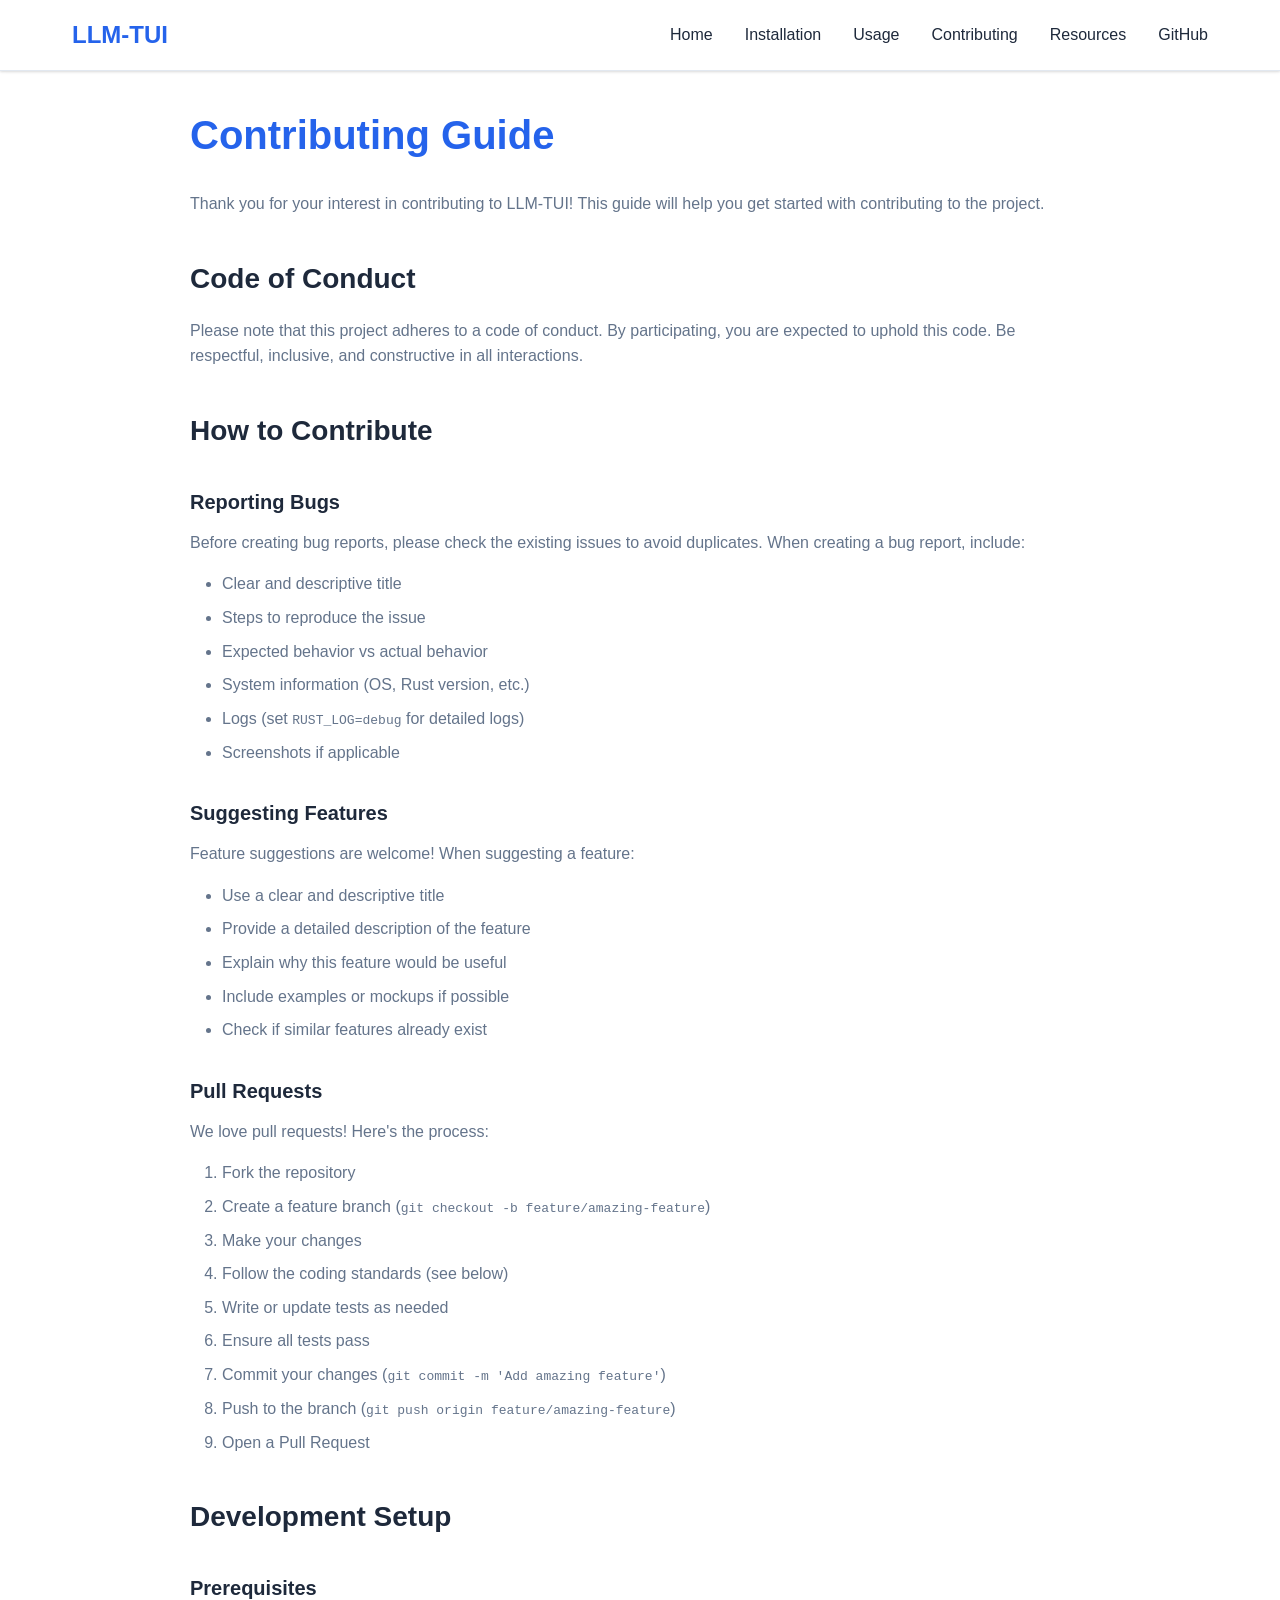
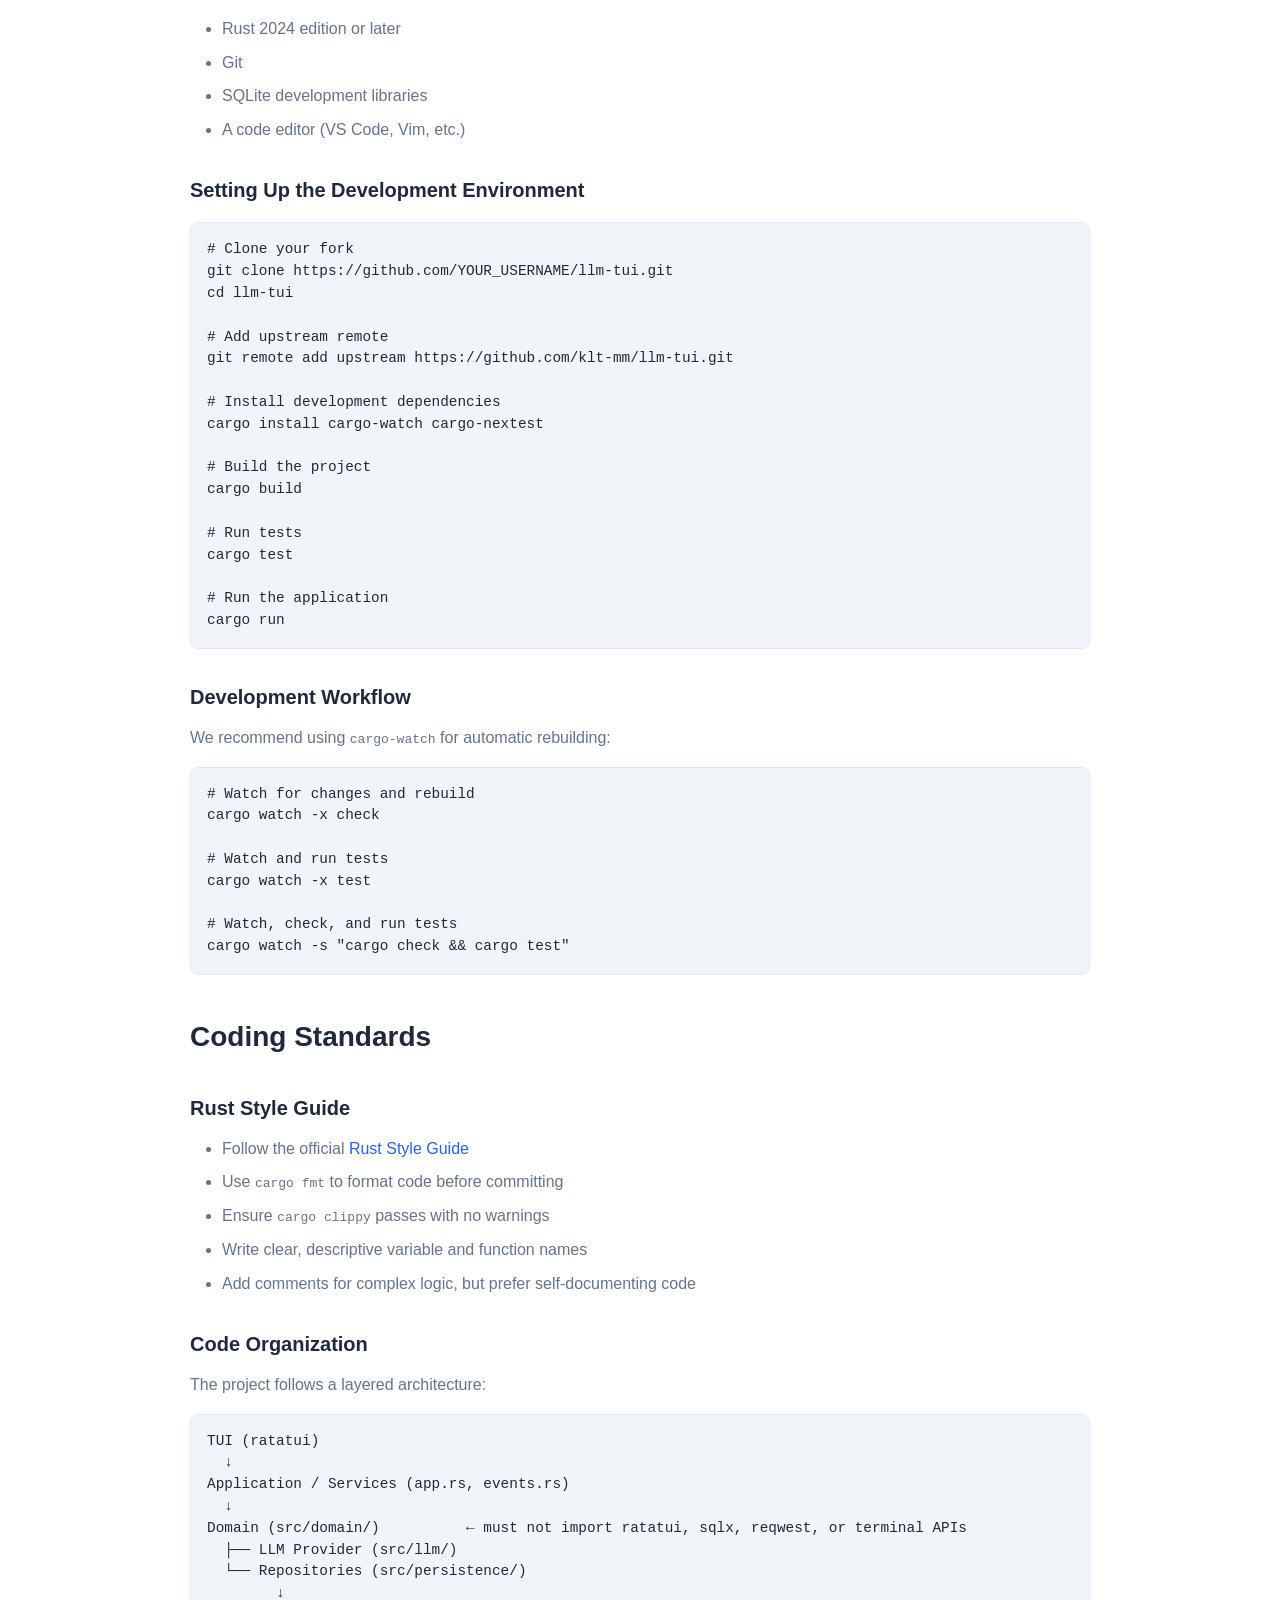
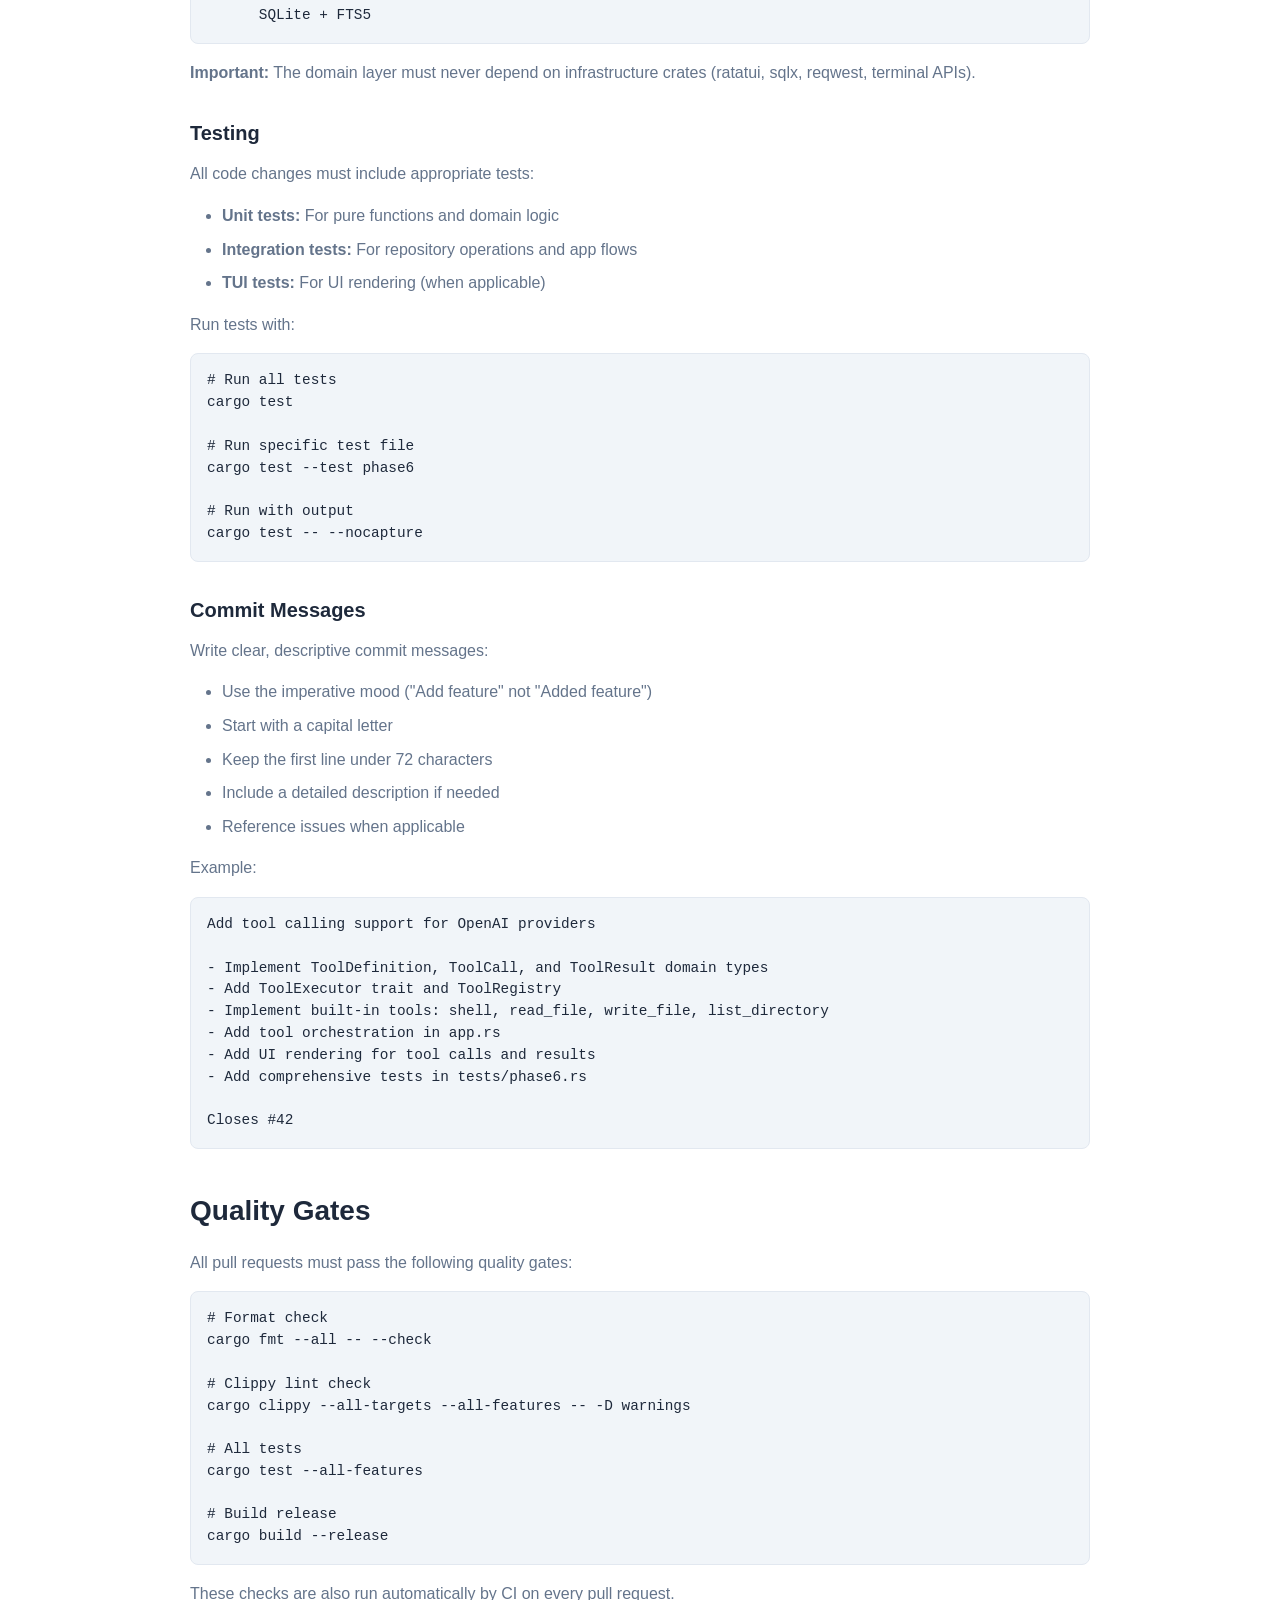
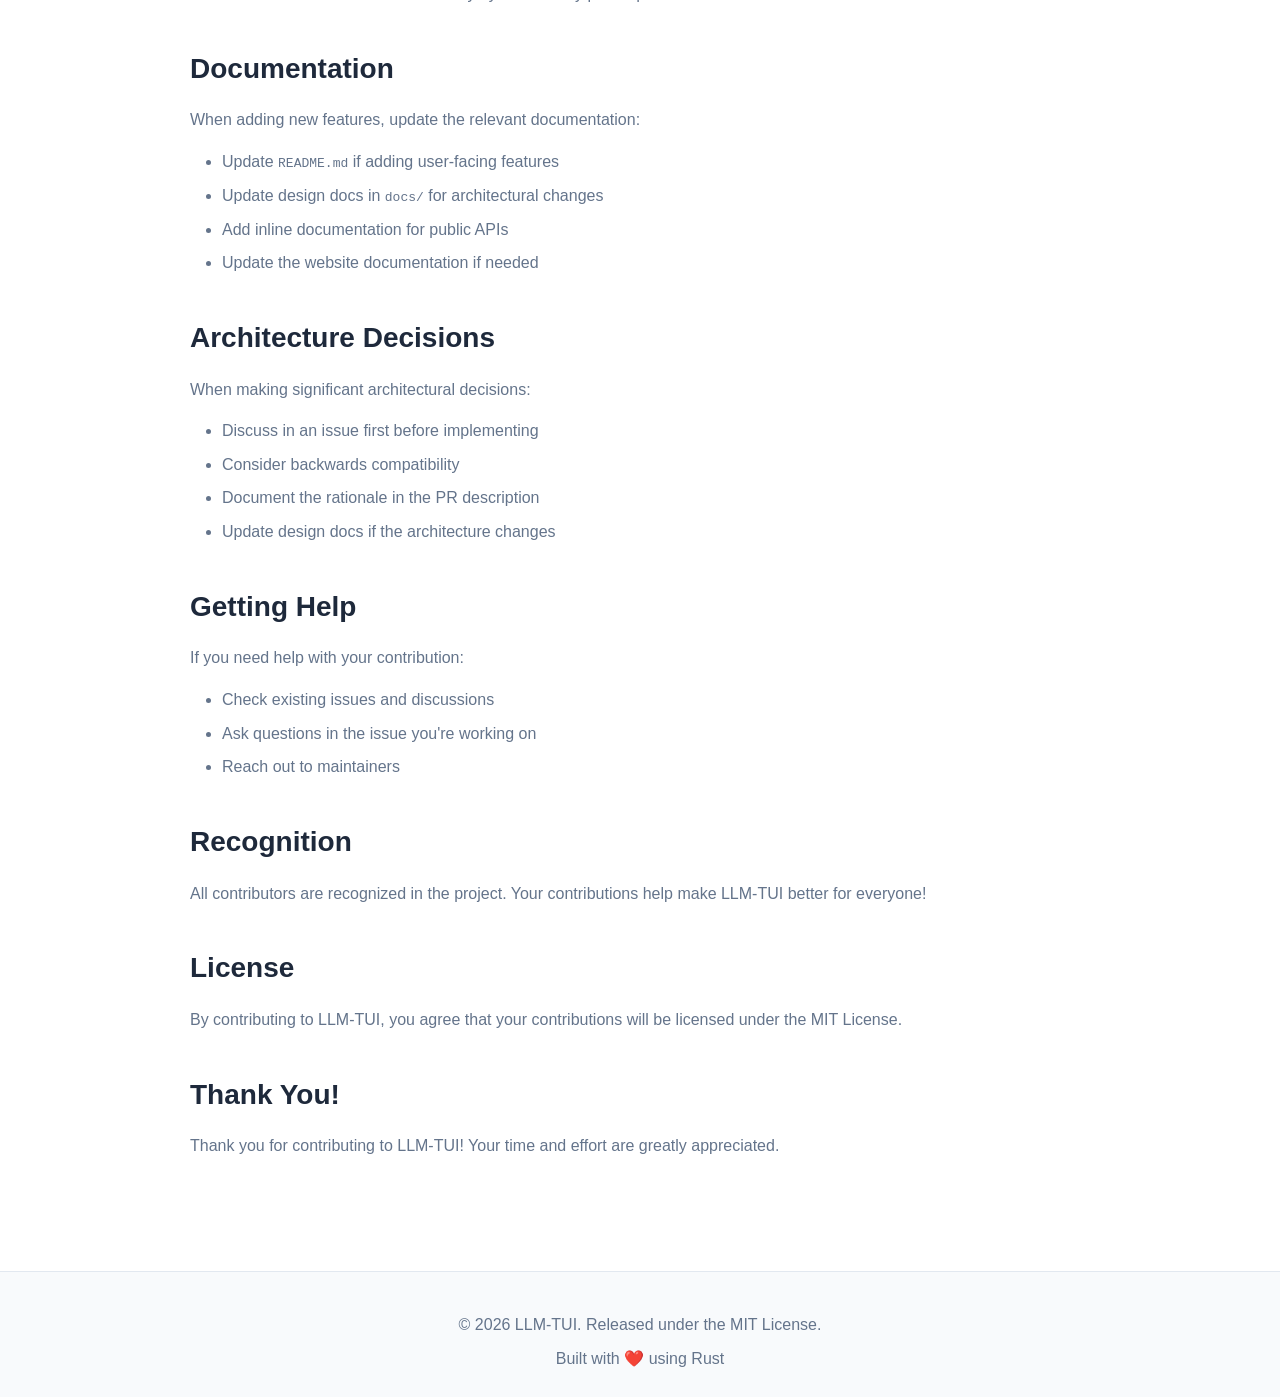
==== website/contributing.html @ 58398a4e "Release v1.0.2: Polish and ship the product Documentation: - Updated development roadmap with phases" ====
<!DOCTYPE html>
<html lang="en">
<head>
    <meta charset="UTF-8">
    <meta name="viewport" content="width=device-width, initial-scale=1.0">
    <title>Contributing - LLM-TUI</title>
    <link rel="stylesheet" href="assets/css/style.css">
</head>
<body>
    <header>
        <nav>
            <div class="logo">LLM-TUI</div>
            <ul>
                <li><a href="index.html">Home</a></li>
                <li><a href="installation.html">Installation</a></li>
                <li><a href="usage.html">Usage</a></li>
                <li><a href="contributing.html">Contributing</a></li>
                <li><a href="resources.html">Resources</a></li>
                <li><a href="https://github.com/klt-mm/llm-tui" target="_blank">GitHub</a></li>
            </ul>
        </nav>
    </header>

    <main>
        <section class="content">
            <h1>Contributing Guide</h1>
            
            <p>Thank you for your interest in contributing to LLM-TUI! This guide will help you get started with contributing to the project.</p>

            <h2>Code of Conduct</h2>
            <p>Please note that this project adheres to a code of conduct. By participating, you are expected to uphold this code. Be respectful, inclusive, and constructive in all interactions.</p>

            <h2>How to Contribute</h2>

            <h3>Reporting Bugs</h3>
            <p>Before creating bug reports, please check the existing issues to avoid duplicates. When creating a bug report, include:</p>
            <ul>
                <li>Clear and descriptive title</li>
                <li>Steps to reproduce the issue</li>
                <li>Expected behavior vs actual behavior</li>
                <li>System information (OS, Rust version, etc.)</li>
                <li>Logs (set <code>RUST_LOG=debug</code> for detailed logs)</li>
                <li>Screenshots if applicable</li>
            </ul>

            <h3>Suggesting Features</h3>
            <p>Feature suggestions are welcome! When suggesting a feature:</p>
            <ul>
                <li>Use a clear and descriptive title</li>
                <li>Provide a detailed description of the feature</li>
                <li>Explain why this feature would be useful</li>
                <li>Include examples or mockups if possible</li>
                <li>Check if similar features already exist</li>
            </ul>

            <h3>Pull Requests</h3>
            <p>We love pull requests! Here's the process:</p>
            <ol>
                <li>Fork the repository</li>
                <li>Create a feature branch (<code>git checkout -b feature/amazing-feature</code>)</li>
                <li>Make your changes</li>
                <li>Follow the coding standards (see below)</li>
                <li>Write or update tests as needed</li>
                <li>Ensure all tests pass</li>
                <li>Commit your changes (<code>git commit -m 'Add amazing feature'</code>)</li>
                <li>Push to the branch (<code>git push origin feature/amazing-feature</code>)</li>
                <li>Open a Pull Request</li>
            </ol>

            <h2>Development Setup</h2>

            <h3>Prerequisites</h3>
            <ul>
                <li>Rust 2024 edition or later</li>
                <li>Git</li>
                <li>SQLite development libraries</li>
                <li>A code editor (VS Code, Vim, etc.)</li>
            </ul>

            <h3>Setting Up the Development Environment</h3>
            <div class="code-block">
                <pre><code># Clone your fork
git clone https://github.com/YOUR_USERNAME/llm-tui.git
cd llm-tui

# Add upstream remote
git remote add upstream https://github.com/klt-mm/llm-tui.git

# Install development dependencies
cargo install cargo-watch cargo-nextest

# Build the project
cargo build

# Run tests
cargo test

# Run the application
cargo run</code></pre>
            </div>

            <h3>Development Workflow</h3>
            <p>We recommend using <code>cargo-watch</code> for automatic rebuilding:</p>
            <div class="code-block">
                <pre><code># Watch for changes and rebuild
cargo watch -x check

# Watch and run tests
cargo watch -x test

# Watch, check, and run tests
cargo watch -s "cargo check && cargo test"</code></pre>
            </div>

            <h2>Coding Standards</h2>

            <h3>Rust Style Guide</h3>
            <ul>
                <li>Follow the official <a href="https://doc.rust-lang.org/stable/style-guide/" target="_blank">Rust Style Guide</a></li>
                <li>Use <code>cargo fmt</code> to format code before committing</li>
                <li>Ensure <code>cargo clippy</code> passes with no warnings</li>
                <li>Write clear, descriptive variable and function names</li>
                <li>Add comments for complex logic, but prefer self-documenting code</li>
            </ul>

            <h3>Code Organization</h3>
            <p>The project follows a layered architecture:</p>
            <div class="code-block">
                <pre><code>TUI (ratatui)
  ↓
Application / Services (app.rs, events.rs)
  ↓
Domain (src/domain/)          ← must not import ratatui, sqlx, reqwest, or terminal APIs
  ├── LLM Provider (src/llm/)
  └── Repositories (src/persistence/)
        ↓
      SQLite + FTS5</code></pre>
            </div>
            <p><strong>Important:</strong> The domain layer must never depend on infrastructure crates (ratatui, sqlx, reqwest, terminal APIs).</p>

            <h3>Testing</h3>
            <p>All code changes must include appropriate tests:</p>
            <ul>
                <li><strong>Unit tests:</strong> For pure functions and domain logic</li>
                <li><strong>Integration tests:</strong> For repository operations and app flows</li>
                <li><strong>TUI tests:</strong> For UI rendering (when applicable)</li>
            </ul>
            <p>Run tests with:</p>
            <div class="code-block">
                <pre><code># Run all tests
cargo test

# Run specific test file
cargo test --test phase6

# Run with output
cargo test -- --nocapture</code></pre>
            </div>

            <h3>Commit Messages</h3>
            <p>Write clear, descriptive commit messages:</p>
            <ul>
                <li>Use the imperative mood ("Add feature" not "Added feature")</li>
                <li>Start with a capital letter</li>
                <li>Keep the first line under 72 characters</li>
                <li>Include a detailed description if needed</li>
                <li>Reference issues when applicable</li>
            </ul>
            <p>Example:</p>
            <div class="code-block">
                <pre><code>Add tool calling support for OpenAI providers

- Implement ToolDefinition, ToolCall, and ToolResult domain types
- Add ToolExecutor trait and ToolRegistry
- Implement built-in tools: shell, read_file, write_file, list_directory
- Add tool orchestration in app.rs
- Add UI rendering for tool calls and results
- Add comprehensive tests in tests/phase6.rs

Closes #42</code></pre>
            </div>

            <h2>Quality Gates</h2>
            <p>All pull requests must pass the following quality gates:</p>
            <div class="code-block">
                <pre><code># Format check
cargo fmt --all -- --check

# Clippy lint check
cargo clippy --all-targets --all-features -- -D warnings

# All tests
cargo test --all-features

# Build release
cargo build --release</code></pre>
            </div>
            <p>These checks are also run automatically by CI on every pull request.</p>

            <h2>Documentation</h2>
            <p>When adding new features, update the relevant documentation:</p>
            <ul>
                <li>Update <code>README.md</code> if adding user-facing features</li>
                <li>Update design docs in <code>docs/</code> for architectural changes</li>
                <li>Add inline documentation for public APIs</li>
                <li>Update the website documentation if needed</li>
            </ul>

            <h2>Architecture Decisions</h2>
            <p>When making significant architectural decisions:</p>
            <ul>
                <li>Discuss in an issue first before implementing</li>
                <li>Consider backwards compatibility</li>
                <li>Document the rationale in the PR description</li>
                <li>Update design docs if the architecture changes</li>
            </ul>

            <h2>Getting Help</h2>
            <p>If you need help with your contribution:</p>
            <ul>
                <li>Check existing issues and discussions</li>
                <li>Ask questions in the issue you're working on</li>
                <li>Reach out to maintainers</li>
            </ul>

            <h2>Recognition</h2>
            <p>All contributors are recognized in the project. Your contributions help make LLM-TUI better for everyone!</p>

            <h2>License</h2>
            <p>By contributing to LLM-TUI, you agree that your contributions will be licensed under the MIT License.</p>

            <h2>Thank You!</h2>
            <p>Thank you for contributing to LLM-TUI! Your time and effort are greatly appreciated.</p>
        </section>
    </main>

    <footer>
        <p>&copy; 2026 LLM-TUI. Released under the MIT License.</p>
        <p>Built with ❤️ using Rust</p>
    </footer>
</body>
</html>
---- website/assets/css/style.css ----
/* Reset and Base Styles */
* {
    margin: 0;
    padding: 0;
    box-sizing: border-box;
}

:root {
    --primary-color: #2563eb;
    --primary-dark: #1e40af;
    --secondary-color: #64748b;
    --success-color: #10b981;
    --warning-color: #f59e0b;
    --error-color: #ef4444;
    --bg-color: #ffffff;
    --bg-secondary: #f8fafc;
    --text-color: #1e293b;
    --text-secondary: #64748b;
    --border-color: #e2e8f0;
    --code-bg: #f1f5f9;
    --shadow: 0 1px 3px 0 rgba(0, 0, 0, 0.1), 0 1px 2px 0 rgba(0, 0, 0, 0.06);
    --shadow-lg: 0 10px 15px -3px rgba(0, 0, 0, 0.1), 0 4px 6px -2px rgba(0, 0, 0, 0.05);
}

body {
    font-family: -apple-system, BlinkMacSystemFont, 'Segoe UI', Roboto, 'Helvetica Neue', Arial, sans-serif;
    line-height: 1.6;
    color: var(--text-color);
    background-color: var(--bg-color);
}

/* Header and Navigation */
header {
    background-color: var(--bg-color);
    border-bottom: 1px solid var(--border-color);
    position: sticky;
    top: 0;
    z-index: 100;
    box-shadow: var(--shadow);
}

nav {
    max-width: 1200px;
    margin: 0 auto;
    padding: 1rem 2rem;
    display: flex;
    justify-content: space-between;
    align-items: center;
}

.logo {
    font-size: 1.5rem;
    font-weight: bold;
    color: var(--primary-color);
}

nav ul {
    display: flex;
    list-style: none;
    gap: 2rem;
}

nav a {
    color: var(--text-color);
    text-decoration: none;
    font-weight: 500;
    transition: color 0.2s;
}

nav a:hover {
    color: var(--primary-color);
}

/* Main Content */
main {
    max-width: 1200px;
    margin: 0 auto;
    padding: 2rem;
}

/* Hero Section */
.hero {
    text-align: center;
    padding: 4rem 2rem;
    background: linear-gradient(135deg, #667eea 0%, #764ba2 100%);
    color: white;
    border-radius: 12px;
    margin-bottom: 3rem;
}

.hero h1 {
    font-size: 3rem;
    margin-bottom: 1rem;
}

.tagline {
    font-size: 1.25rem;
    margin-bottom: 2rem;
    opacity: 0.95;
}

.badges {
    display: flex;
    gap: 0.5rem;
    justify-content: center;
    margin-bottom: 2rem;
    flex-wrap: wrap;
}

.badges img {
    height: 20px;
}

.cta-buttons {
    display: flex;
    gap: 1rem;
    justify-content: center;
    flex-wrap: wrap;
}

.btn {
    padding: 0.75rem 2rem;
    border-radius: 8px;
    text-decoration: none;
    font-weight: 600;
    transition: all 0.2s;
    display: inline-block;
}

.btn-primary {
    background-color: white;
    color: var(--primary-color);
}

.btn-primary:hover {
    background-color: var(--bg-secondary);
    transform: translateY(-2px);
    box-shadow: var(--shadow-lg);
}

.btn-secondary {
    background-color: rgba(255, 255, 255, 0.2);
    color: white;
    border: 2px solid white;
}

.btn-secondary:hover {
    background-color: rgba(255, 255, 255, 0.3);
    transform: translateY(-2px);
}

/* Features Section */
.features {
    margin-bottom: 3rem;
}

.features h2 {
    font-size: 2rem;
    margin-bottom: 2rem;
    text-align: center;
}

.feature-grid {
    display: grid;
    grid-template-columns: repeat(auto-fit, minmax(280px, 1fr));
    gap: 1.5rem;
}

.feature-card {
    background-color: var(--bg-secondary);
    padding: 1.5rem;
    border-radius: 8px;
    border: 1px solid var(--border-color);
    transition: all 0.2s;
}

.feature-card:hover {
    transform: translateY(-4px);
    box-shadow: var(--shadow-lg);
}

.feature-card h3 {
    font-size: 1.25rem;
    margin-bottom: 0.75rem;
    color: var(--primary-color);
}

.feature-card p {
    color: var(--text-secondary);
}

/* Quick Start Section */
.quick-start {
    background-color: var(--bg-secondary);
    padding: 2rem;
    border-radius: 12px;
    margin-bottom: 3rem;
}

.quick-start h2 {
    font-size: 2rem;
    margin-bottom: 1.5rem;
}

/* Code Blocks */
.code-block {
    background-color: var(--code-bg);
    border: 1px solid var(--border-color);
    border-radius: 8px;
    padding: 1rem;
    overflow-x: auto;
    margin: 1rem 0;
}

.code-block pre {
    margin: 0;
}

.code-block code {
    font-family: 'Courier New', Courier, monospace;
    font-size: 0.9rem;
    line-height: 1.5;
}

/* Architecture Section */
.architecture {
    margin-bottom: 3rem;
}

.architecture h2 {
    font-size: 2rem;
    margin-bottom: 1.5rem;
}

.architecture-diagram {
    background-color: var(--code-bg);
    padding: 1.5rem;
    border-radius: 8px;
    border: 1px solid var(--border-color);
}

/* Tech Stack Section */
.tech-stack {
    margin-bottom: 3rem;
}

.tech-stack h2 {
    font-size: 2rem;
    margin-bottom: 1.5rem;
}

.tech-stack ul {
    list-style: none;
    display: grid;
    grid-template-columns: repeat(auto-fit, minmax(300px, 1fr));
    gap: 1rem;
}

.tech-stack li {
    padding: 0.75rem;
    background-color: var(--bg-secondary);
    border-radius: 8px;
    border: 1px solid var(--border-color);
}

/* Status Section */
.status {
    background-color: var(--bg-secondary);
    padding: 2rem;
    border-radius: 12px;
    margin-bottom: 3rem;
}

.status h2 {
    font-size: 2rem;
    margin-bottom: 1.5rem;
}

.status-badge {
    display: inline-flex;
    align-items: center;
    gap: 0.5rem;
    background-color: var(--success-color);
    color: white;
    padding: 0.75rem 1.5rem;
    border-radius: 8px;
    font-weight: 600;
    margin-bottom: 1rem;
}

.status-icon {
    font-size: 1.5rem;
}

.status ul {
    list-style: none;
    margin-top: 1rem;
}

.status li {
    padding: 0.5rem 0;
}

/* Content Pages */
.content {
    max-width: 900px;
    margin: 0 auto;
}

.content h1 {
    font-size: 2.5rem;
    margin-bottom: 1.5rem;
    color: var(--primary-color);
}

.content h2 {
    font-size: 1.75rem;
    margin-top: 2.5rem;
    margin-bottom: 1rem;
    color: var(--text-color);
}

.content h3 {
    font-size: 1.25rem;
    margin-top: 2rem;
    margin-bottom: 0.75rem;
    color: var(--text-color);
}

.content p {
    margin-bottom: 1rem;
    color: var(--text-secondary);
}

.content ul, .content ol {
    margin-bottom: 1rem;
    padding-left: 2rem;
}

.content li {
    margin-bottom: 0.5rem;
    color: var(--text-secondary);
}

.content a {
    color: var(--primary-color);
    text-decoration: none;
}

.content a:hover {
    text-decoration: underline;
}

/* Shortcuts Table */
.shortcuts-table {
    width: 100%;
    border-collapse: collapse;
    margin: 1rem 0;
    background-color: var(--bg-secondary);
    border-radius: 8px;
    overflow: hidden;
}

.shortcuts-table thead {
    background-color: var(--primary-color);
    color: white;
}

.shortcuts-table th,
.shortcuts-table td {
    padding: 0.75rem 1rem;
    text-align: left;
    border-bottom: 1px solid var(--border-color);
}

.shortcuts-table tbody tr:hover {
    background-color: var(--bg-color);
}

kbd {
    background-color: var(--code-bg);
    border: 1px solid var(--border-color);
    border-radius: 4px;
    padding: 0.125rem 0.375rem;
    font-family: 'Courier New', Courier, monospace;
    font-size: 0.875rem;
}

/* Footer */
footer {
    background-color: var(--bg-secondary);
    border-top: 1px solid var(--border-color);
    padding: 2rem;
    text-align: center;
    color: var(--text-secondary);
    margin-top: 4rem;
}

footer p {
    margin: 0.5rem 0;
}

/* Responsive Design */
@media (max-width: 768px) {
    nav {
        flex-direction: column;
        gap: 1rem;
    }

    nav ul {
        flex-wrap: wrap;
        justify-content: center;
        gap: 1rem;
    }

    .hero h1 {
        font-size: 2rem;
    }

    .tagline {
        font-size: 1rem;
    }

    .feature-grid {
        grid-template-columns: 1fr;
    }

    .content h1 {
        font-size: 2rem;
    }

    .content h2 {
        font-size: 1.5rem;
    }
}

/* Print Styles */
@media print {
    header, footer {
        display: none;
    }

    .hero {
        background: none;
        color: var(--text-color);
        border: 1px solid var(--border-color);
    }

    .btn {
        display: none;
    }
}
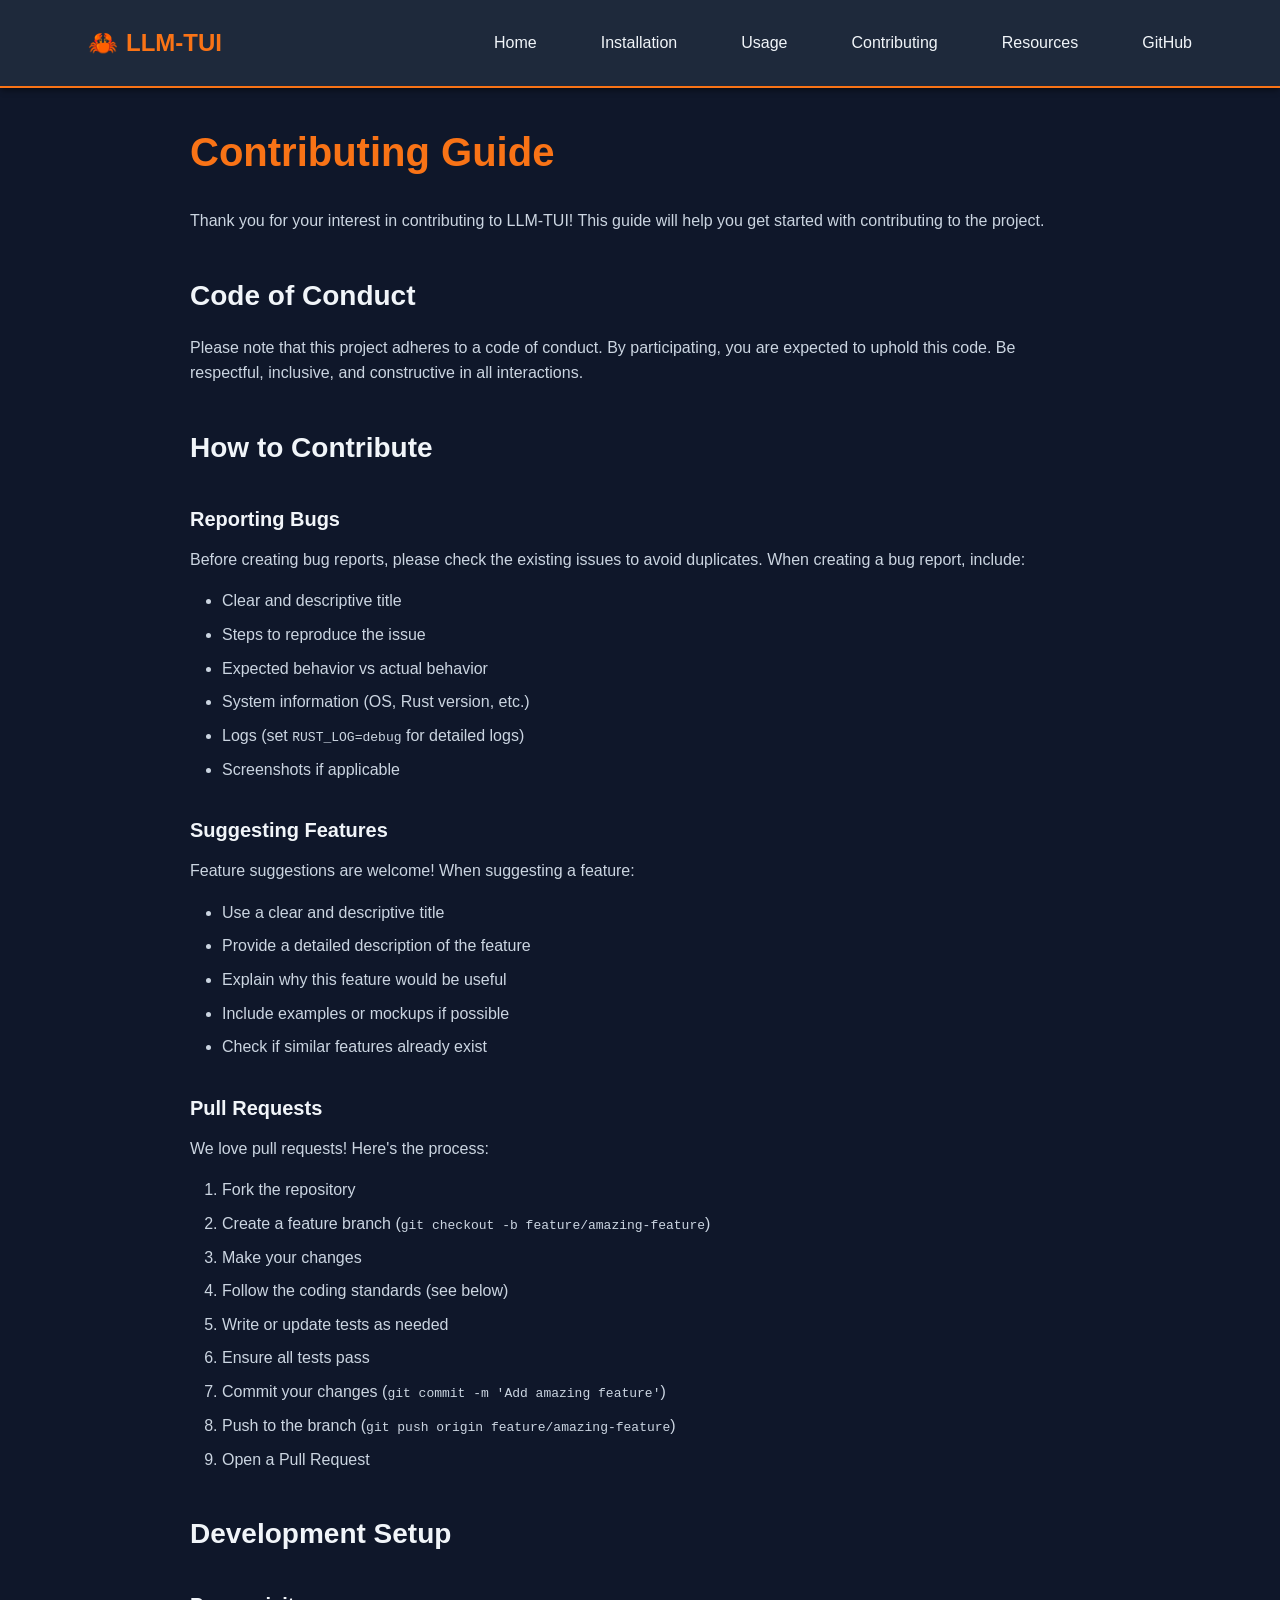
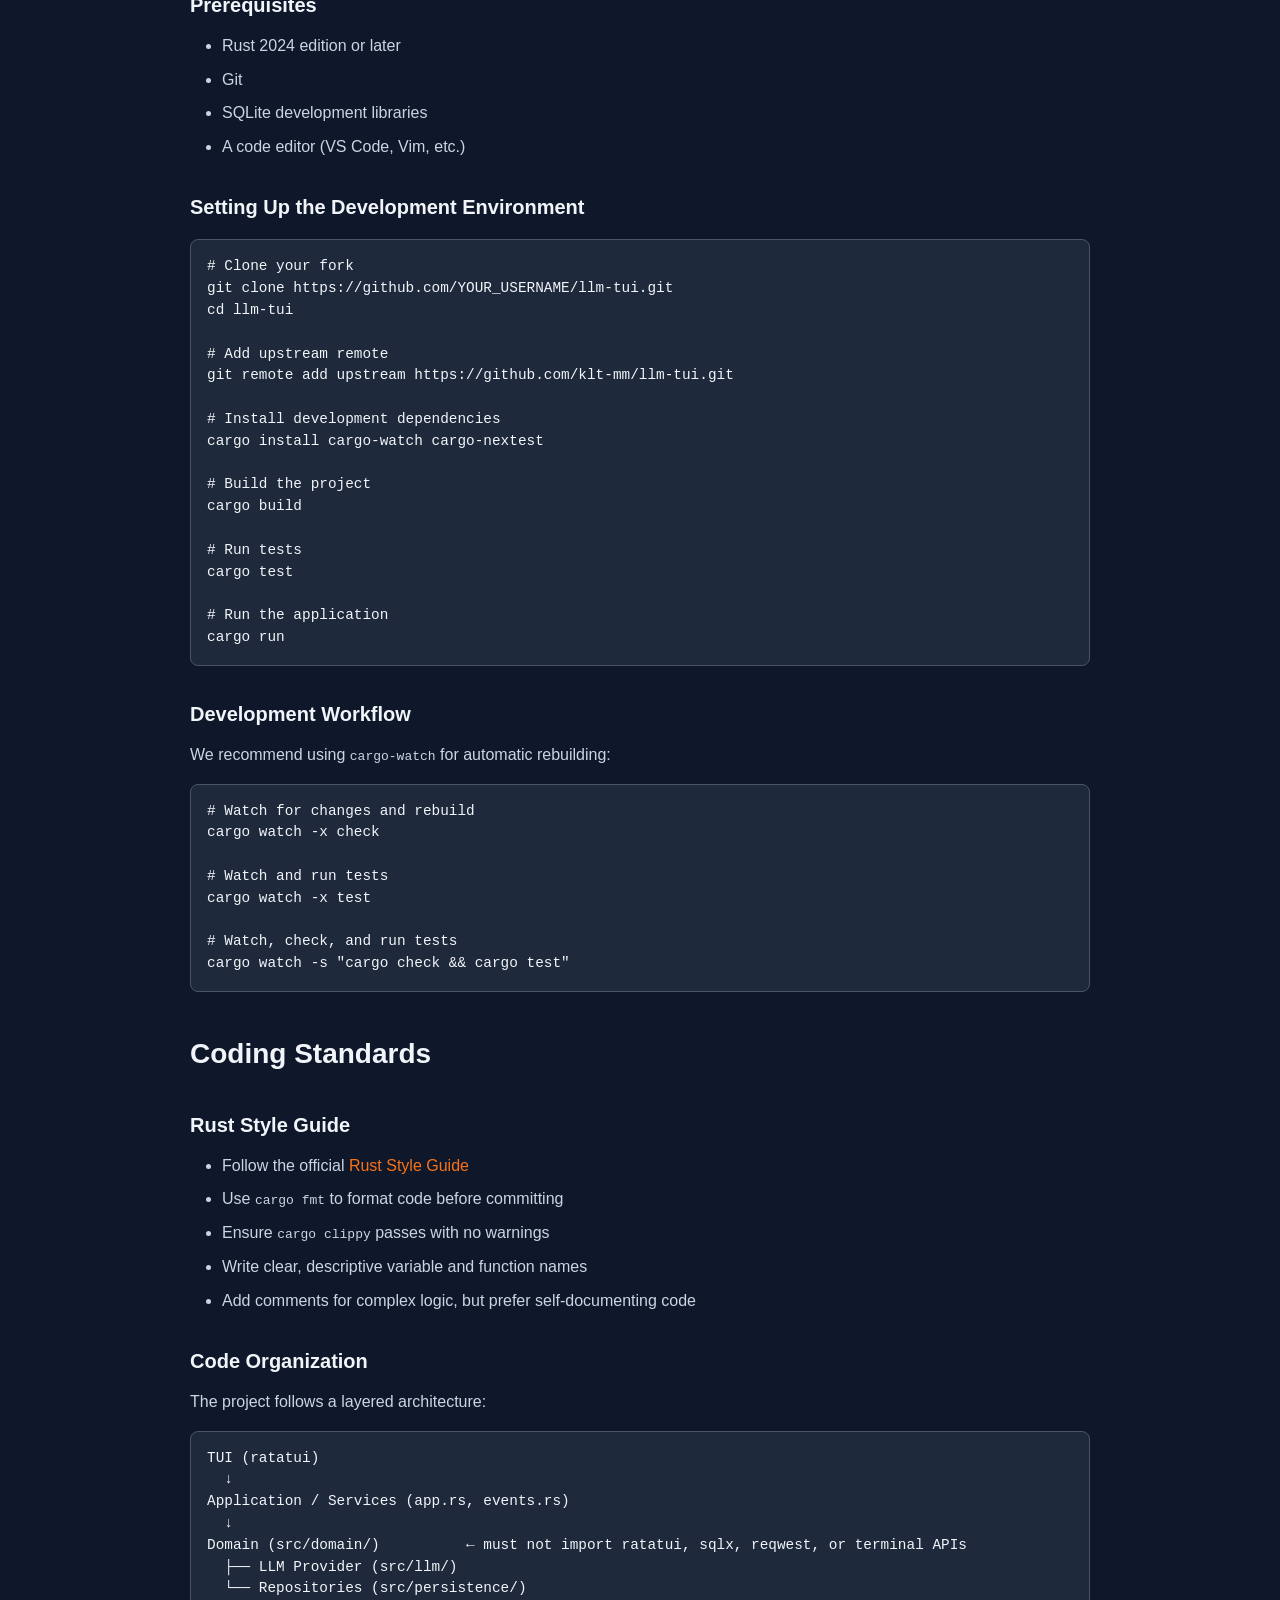
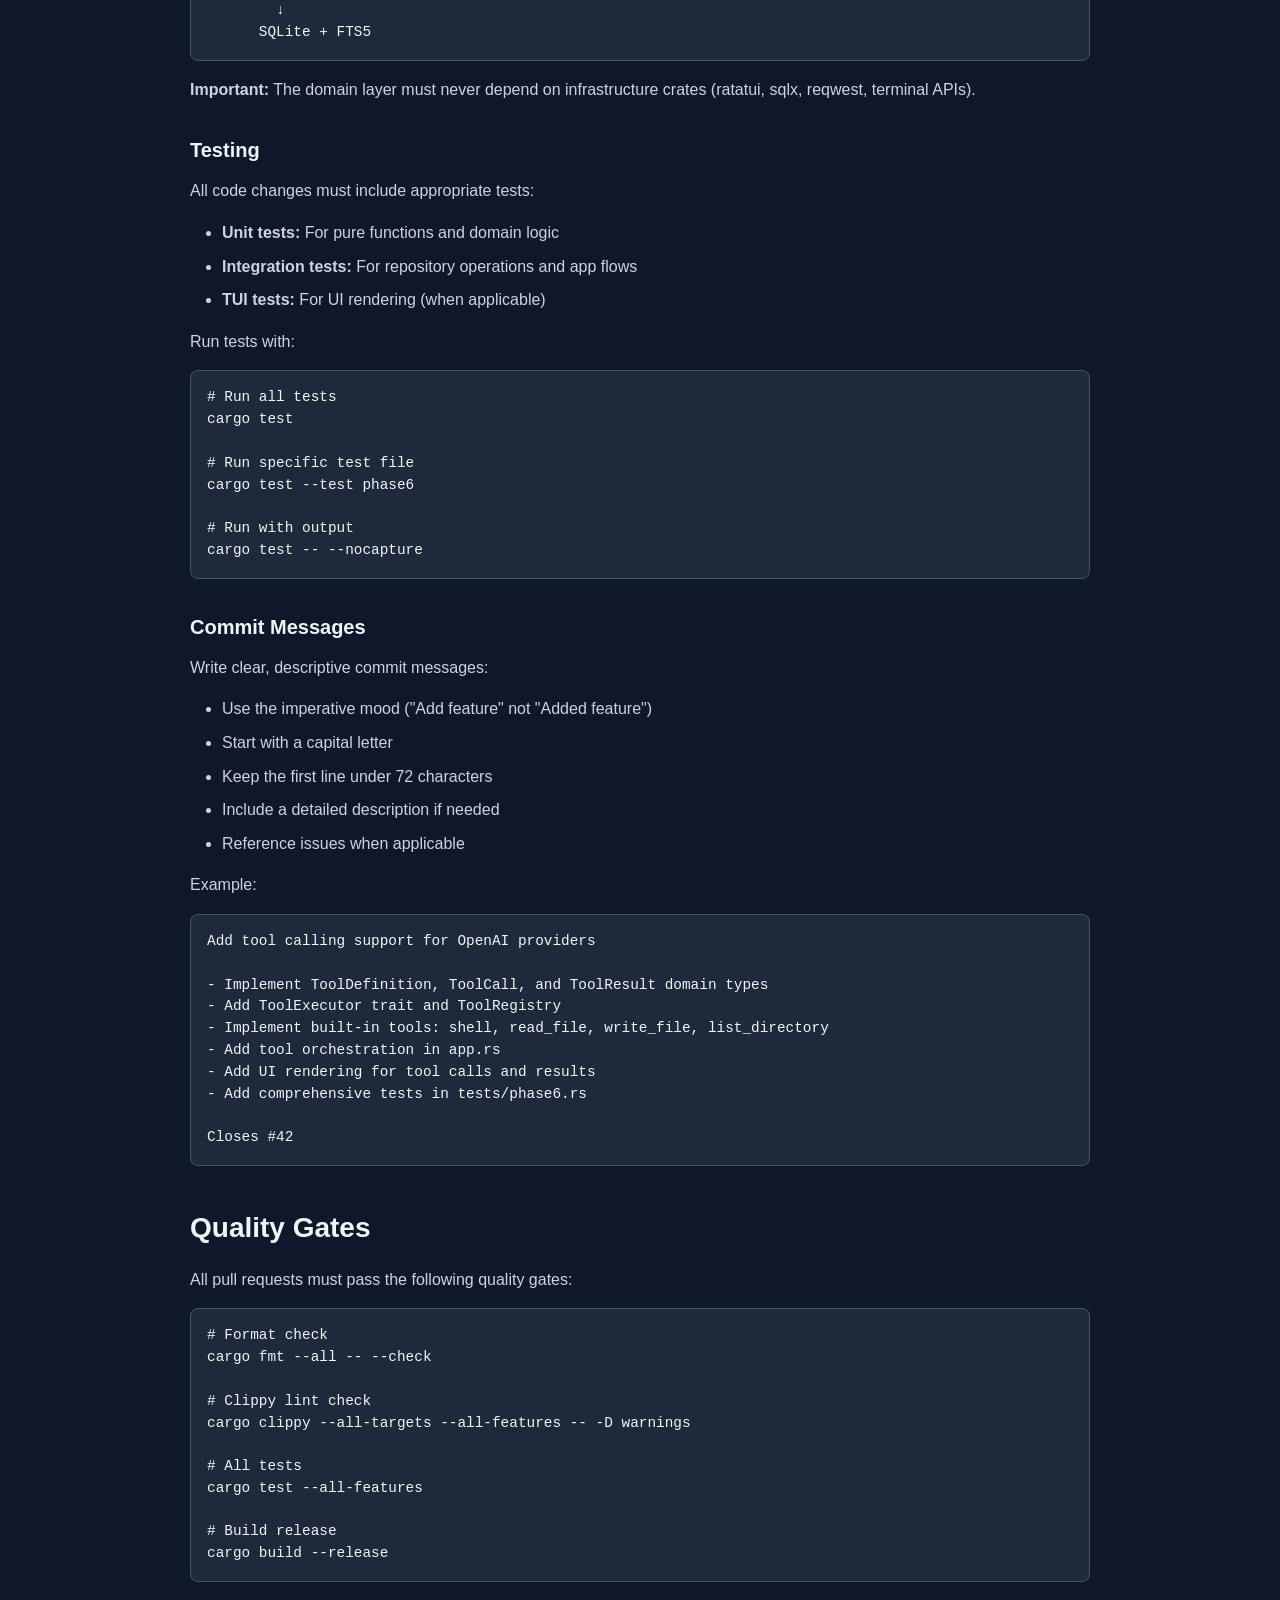
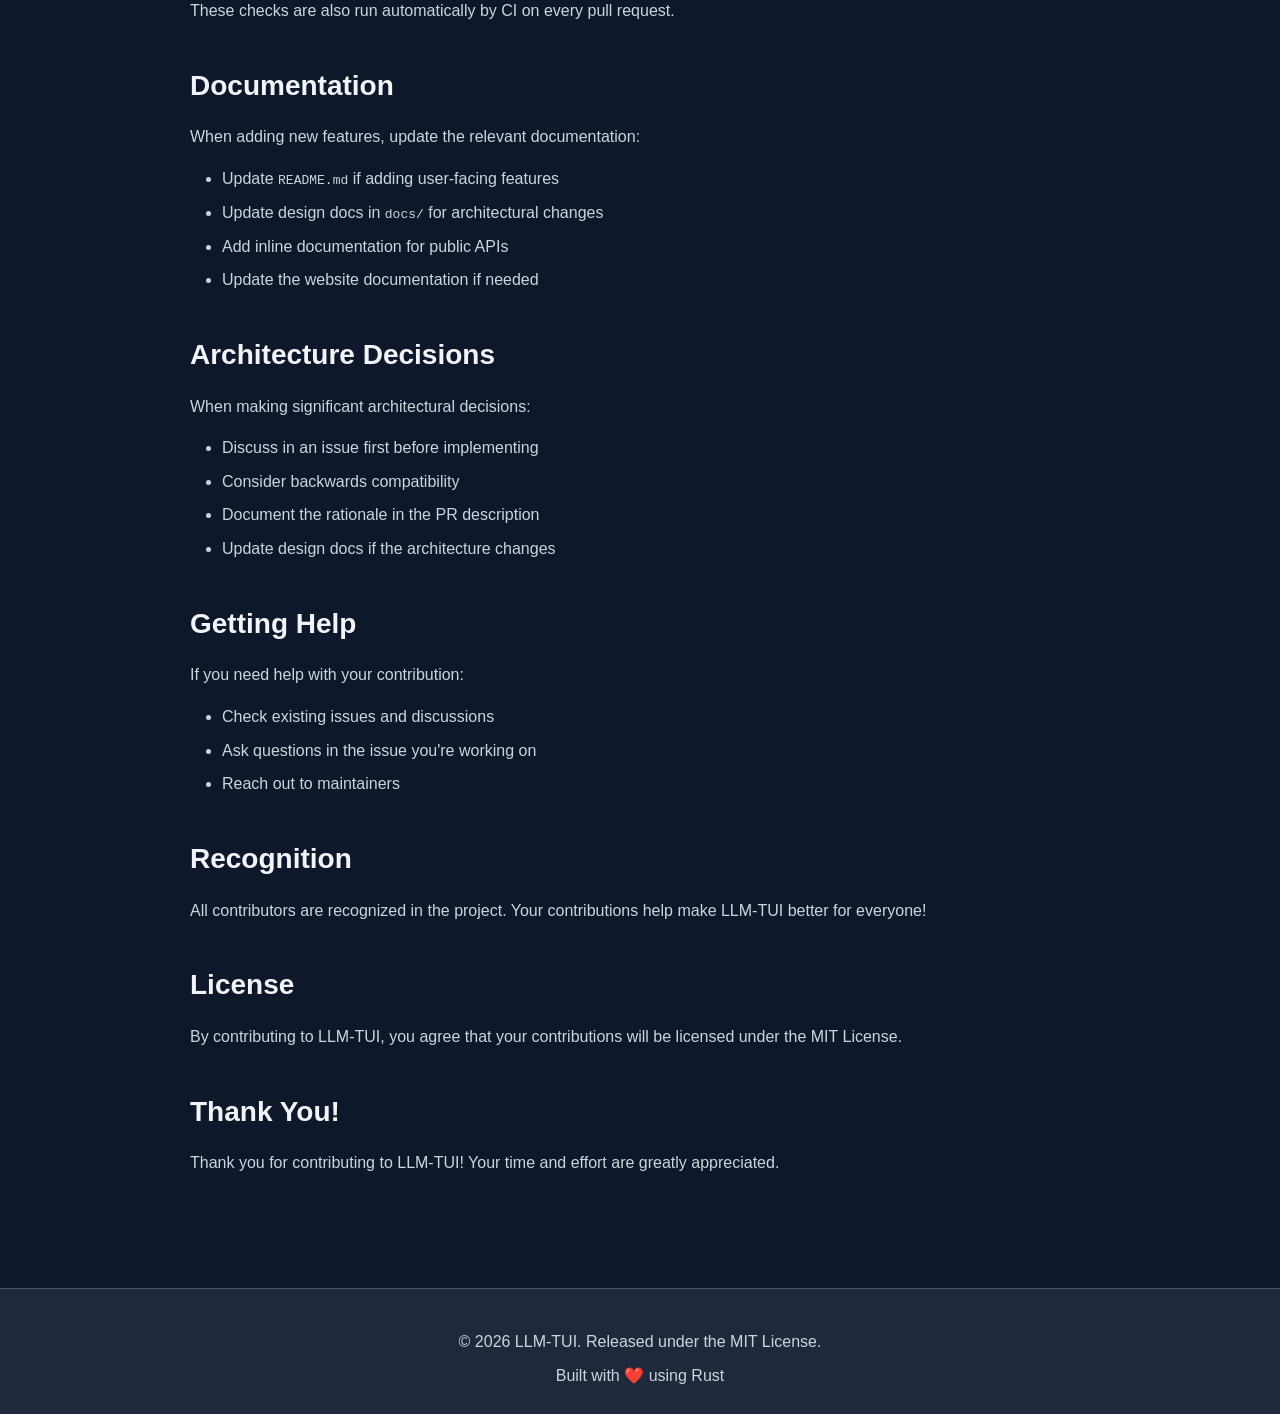
==== commit 78a98177: "Redesign website and README with modern dark theme Website Improvements: - Updated theme colors to R" ====
--- a/website/contributing.html
+++ b/website/contributing.html
@@ -9,7 +9,12 @@
 <body>
     <header>
         <nav>
-            <div class="logo">LLM-TUI</div>
+            <a href="index.html" class="logo">LLM-TUI</a>
+            <button class="menu-toggle" aria-label="Toggle menu">
+                <span></span>
+                <span></span>
+                <span></span>
+            </button>
             <ul>
                 <li><a href="index.html">Home</a></li>
                 <li><a href="installation.html">Installation</a></li>
@@ -19,6 +24,7 @@
                 <li><a href="https://github.com/klt-mm/llm-tui" target="_blank">GitHub</a></li>
             </ul>
         </nav>
+        <div class="nav-overlay"></div>
     </header>
 
     <main>
@@ -238,5 +244,32 @@
         <p>&copy; 2026 LLM-TUI. Released under the MIT License.</p>
         <p>Built with ❤️ using Rust</p>
     </footer>
+    <script>
+        // Mobile menu toggle
+        const menuToggle = document.querySelector('.menu-toggle');
+        const navUl = document.querySelector('nav ul');
+        const navOverlay = document.querySelector('.nav-overlay');
+
+        menuToggle.addEventListener('click', () => {
+            menuToggle.classList.toggle('active');
+            navUl.classList.toggle('active');
+            navOverlay.classList.toggle('active');
+        });
+
+        navOverlay.addEventListener('click', () => {
+            menuToggle.classList.remove('active');
+            navUl.classList.remove('active');
+            navOverlay.classList.remove('active');
+        });
+
+        // Close menu when clicking a link
+        document.querySelectorAll('nav ul li a').forEach(link => {
+            link.addEventListener('click', () => {
+                menuToggle.classList.remove('active');
+                navUl.classList.remove('active');
+                navOverlay.classList.remove('active');
+            });
+        });
+    </script>
 </body>
 </html>
--- a/website/assets/css/style.css
+++ b/website/assets/css/style.css
@@ -6,20 +6,24 @@
 }
 
 :root {
-    --primary-color: #2563eb;
-    --primary-dark: #1e40af;
+    /* Updated theme colors - Rust/terminal inspired */
+    --primary-color: #f97316;
+    --primary-dark: #ea580c;
+    --primary-light: #fb923c;
     --secondary-color: #64748b;
     --success-color: #10b981;
     --warning-color: #f59e0b;
     --error-color: #ef4444;
-    --bg-color: #ffffff;
-    --bg-secondary: #f8fafc;
-    --text-color: #1e293b;
-    --text-secondary: #64748b;
-    --border-color: #e2e8f0;
-    --code-bg: #f1f5f9;
-    --shadow: 0 1px 3px 0 rgba(0, 0, 0, 0.1), 0 1px 2px 0 rgba(0, 0, 0, 0.06);
-    --shadow-lg: 0 10px 15px -3px rgba(0, 0, 0, 0.1), 0 4px 6px -2px rgba(0, 0, 0, 0.05);
+    --bg-color: #0f172a;
+    --bg-secondary: #1e293b;
+    --bg-tertiary: #334155;
+    --text-color: #f1f5f9;
+    --text-secondary: #cbd5e1;
+    --border-color: #475569;
+    --code-bg: #1e293b;
+    --shadow: 0 4px 6px -1px rgba(0, 0, 0, 0.3), 0 2px 4px -1px rgba(0, 0, 0, 0.2);
+    --shadow-lg: 0 10px 15px -3px rgba(0, 0, 0, 0.4), 0 4px 6px -2px rgba(0, 0, 0, 0.3);
+    --accent-gradient: linear-gradient(135deg, #f97316 0%, #ea580c 100%);
 }
 
 body {
@@ -31,11 +35,11 @@
 
 /* Header and Navigation */
 header {
-    background-color: var(--bg-color);
-    border-bottom: 1px solid var(--border-color);
+    background-color: var(--bg-secondary);
+    border-bottom: 2px solid var(--primary-color);
     position: sticky;
     top: 0;
-    z-index: 100;
+    z-index: 1000;
     box-shadow: var(--shadow);
 }
 
@@ -46,29 +50,92 @@
     display: flex;
     justify-content: space-between;
     align-items: center;
+    position: relative;
 }
 
 .logo {
     font-size: 1.5rem;
     font-weight: bold;
     color: var(--primary-color);
+    text-decoration: none;
+    display: flex;
+    align-items: center;
+    gap: 0.5rem;
+}
+
+.logo::before {
+    content: "🦀";
+    font-size: 1.5rem;
+}
+
+/* Mobile menu toggle */
+.menu-toggle {
+    display: none;
+    flex-direction: column;
+    gap: 4px;
+    background: none;
+    border: none;
+    cursor: pointer;
+    padding: 0.5rem;
+    z-index: 1001;
+}
+
+.menu-toggle span {
+    width: 25px;
+    height: 3px;
+    background-color: var(--text-color);
+    border-radius: 2px;
+    transition: all 0.3s ease;
+}
+
+.menu-toggle.active span:nth-child(1) {
+    transform: rotate(45deg) translate(8px, 8px);
+}
+
+.menu-toggle.active span:nth-child(2) {
+    opacity: 0;
+}
+
+.menu-toggle.active span:nth-child(3) {
+    transform: rotate(-45deg) translate(7px, -7px);
 }
 
 nav ul {
     display: flex;
     list-style: none;
     gap: 2rem;
+    align-items: center;
 }
 
 nav a {
     color: var(--text-color);
     text-decoration: none;
     font-weight: 500;
-    transition: color 0.2s;
+    transition: all 0.2s;
+    padding: 0.5rem 1rem;
+    border-radius: 6px;
+    position: relative;
 }
 
 nav a:hover {
     color: var(--primary-color);
+    background-color: var(--bg-tertiary);
+}
+
+nav a::after {
+    content: '';
+    position: absolute;
+    bottom: 0;
+    left: 50%;
+    width: 0;
+    height: 2px;
+    background-color: var(--primary-color);
+    transition: all 0.3s ease;
+    transform: translateX(-50%);
+}
+
+nav a:hover::after {
+    width: 80%;
 }
 
 /* Main Content */
@@ -402,15 +469,48 @@
 
 /* Responsive Design */
 @media (max-width: 768px) {
-    nav {
+    .menu-toggle {
+        display: flex;
+    }
+
+    nav ul {
+        position: fixed;
+        top: 0;
+        right: -100%;
+        width: 70%;
+        max-width: 300px;
+        height: 100vh;
+        background-color: var(--bg-secondary);
         flex-direction: column;
+        justify-content: flex-start;
+        padding: 5rem 2rem 2rem;
         gap: 1rem;
-    }
-
-    nav ul {
-        flex-wrap: wrap;
-        justify-content: center;
-        gap: 1rem;
+        transition: right 0.3s ease;
+        box-shadow: -5px 0 15px rgba(0, 0, 0, 0.3);
+        z-index: 999;
+    }
+
+    nav ul.active {
+        right: 0;
+    }
+
+    nav ul li {
+        width: 100%;
+    }
+
+    nav a {
+        display: block;
+        width: 100%;
+        padding: 1rem;
+        text-align: left;
+    }
+
+    nav a::after {
+        display: none;
+    }
+
+    .hero {
+        padding: 2rem 1rem;
     }
 
     .hero h1 {
@@ -432,6 +532,35 @@
     .content h2 {
         font-size: 1.5rem;
     }
+
+    main {
+        padding: 1rem;
+    }
+
+    .shortcuts-table {
+        font-size: 0.875rem;
+    }
+
+    .shortcuts-table th,
+    .shortcuts-table td {
+        padding: 0.5rem;
+    }
+}
+
+/* Overlay for mobile menu */
+.nav-overlay {
+    display: none;
+    position: fixed;
+    top: 0;
+    left: 0;
+    width: 100%;
+    height: 100%;
+    background-color: rgba(0, 0, 0, 0.5);
+    z-index: 998;
+}
+
+.nav-overlay.active {
+    display: block;
 }
 
 /* Print Styles */
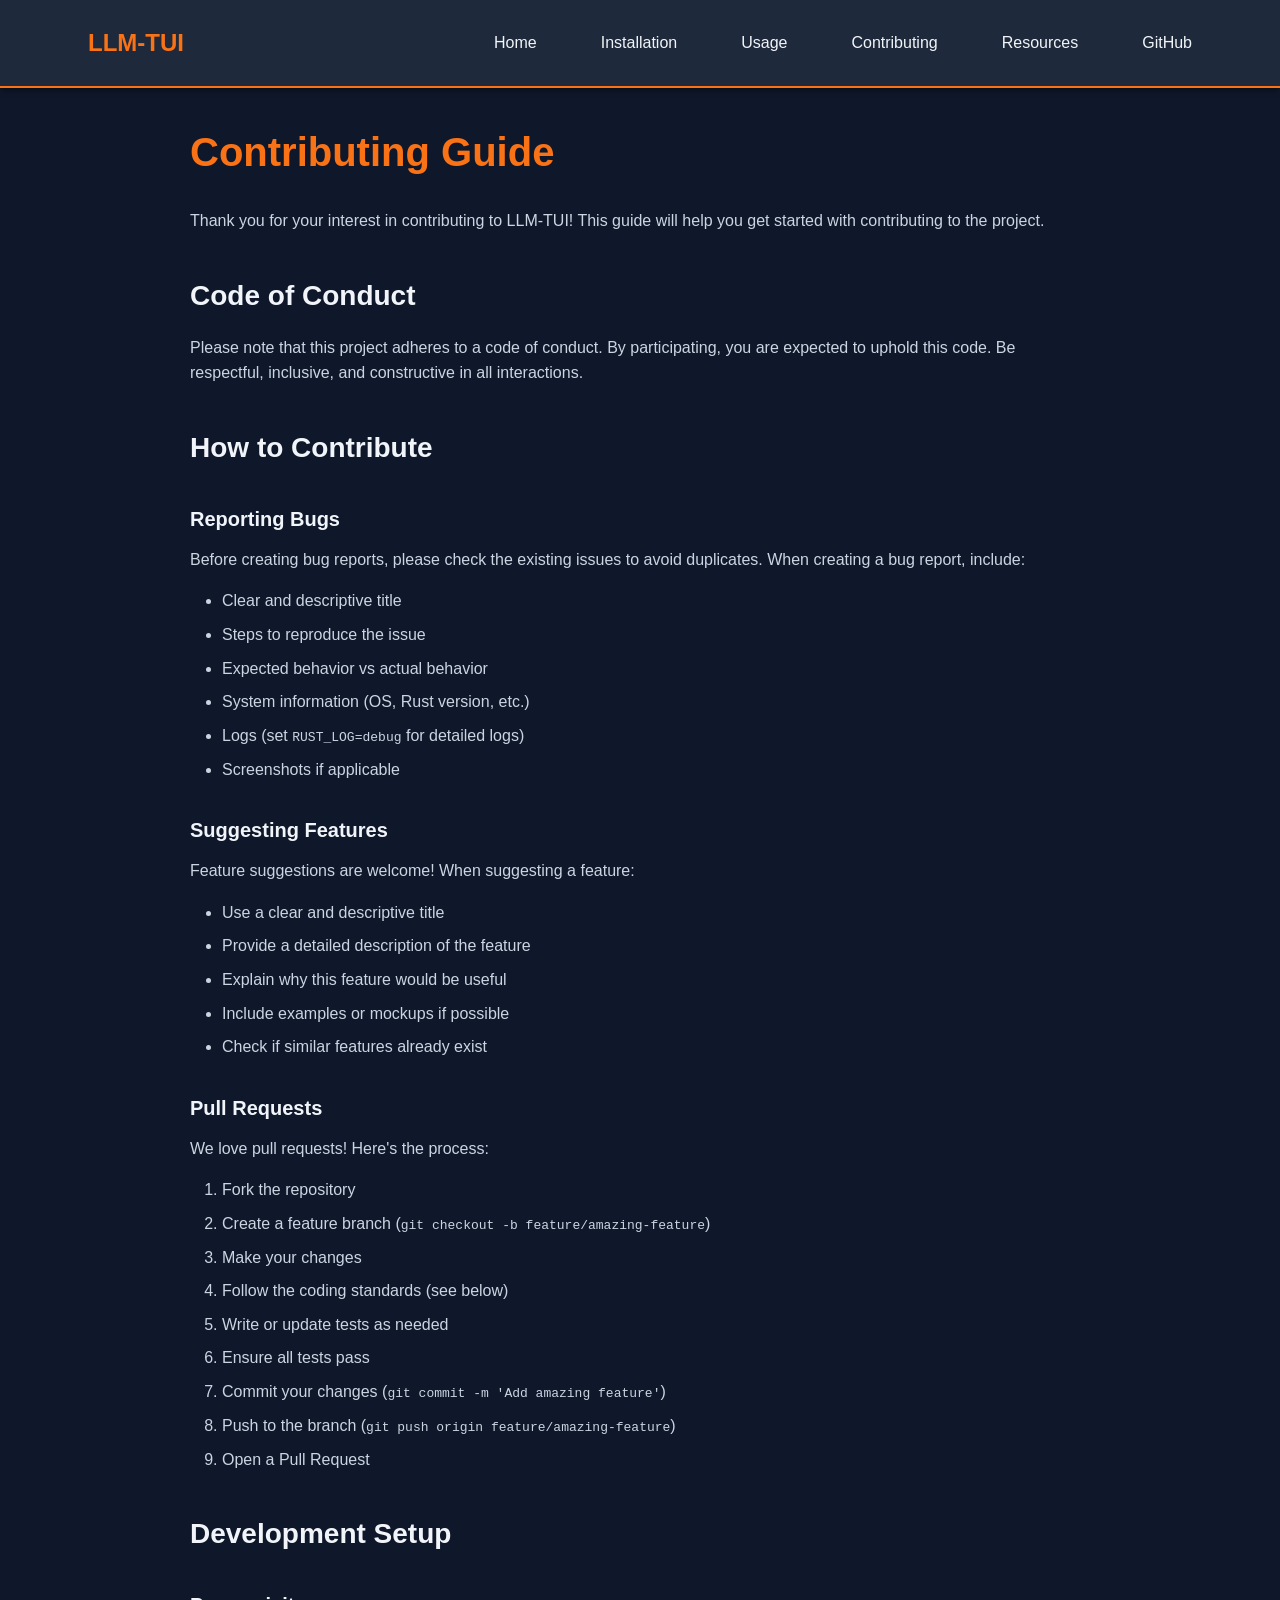
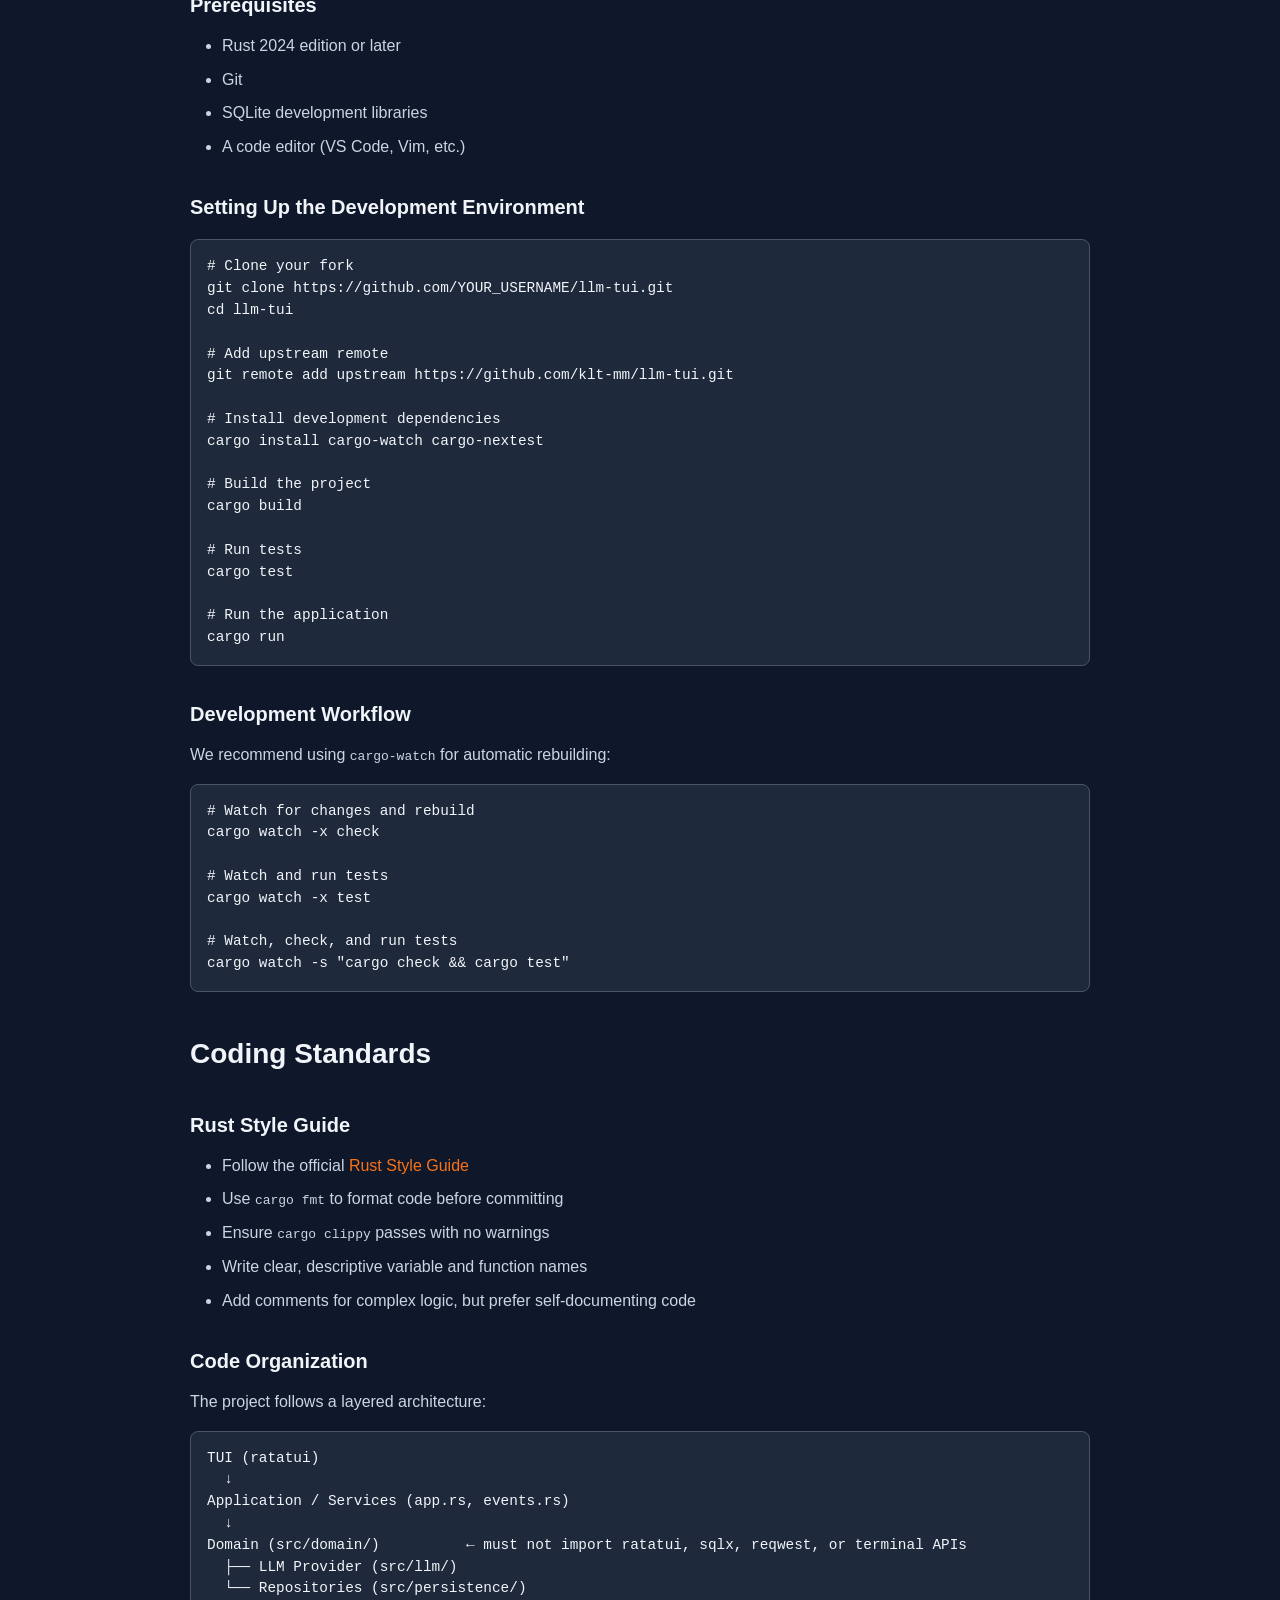
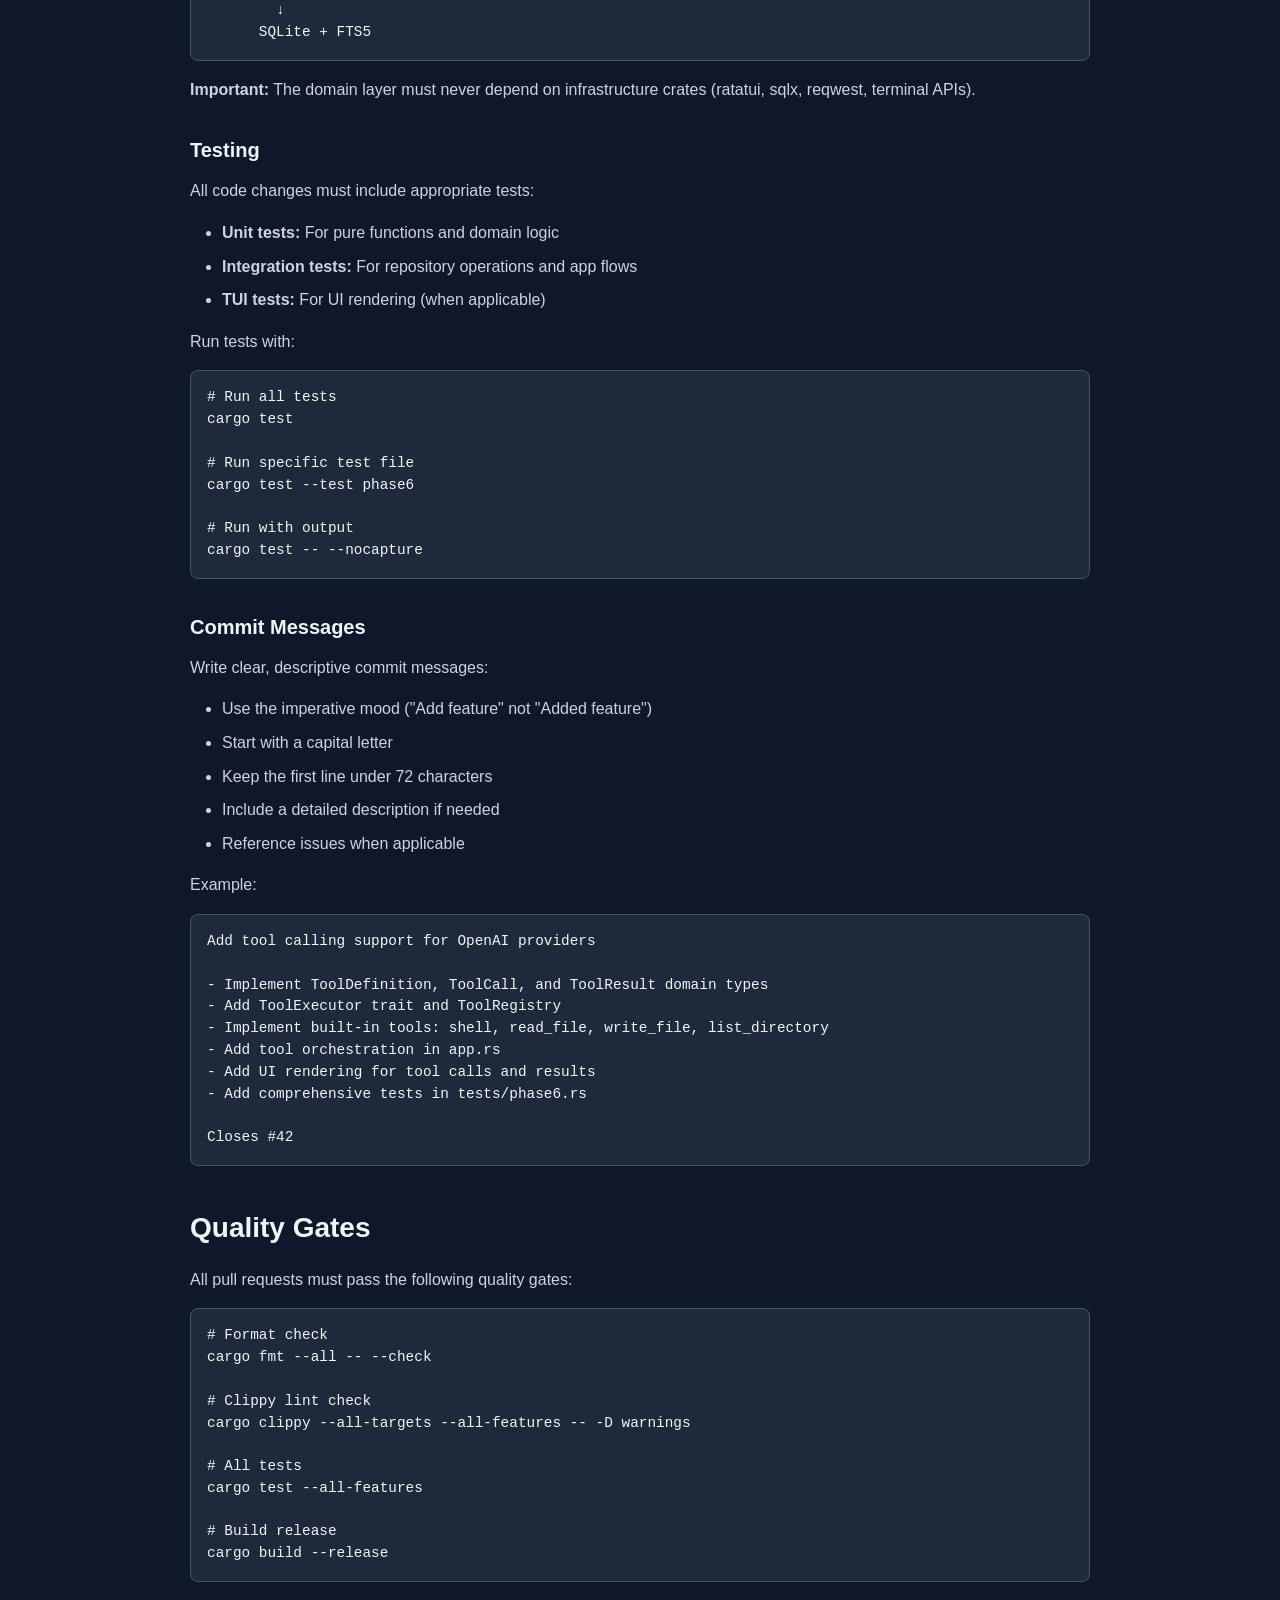
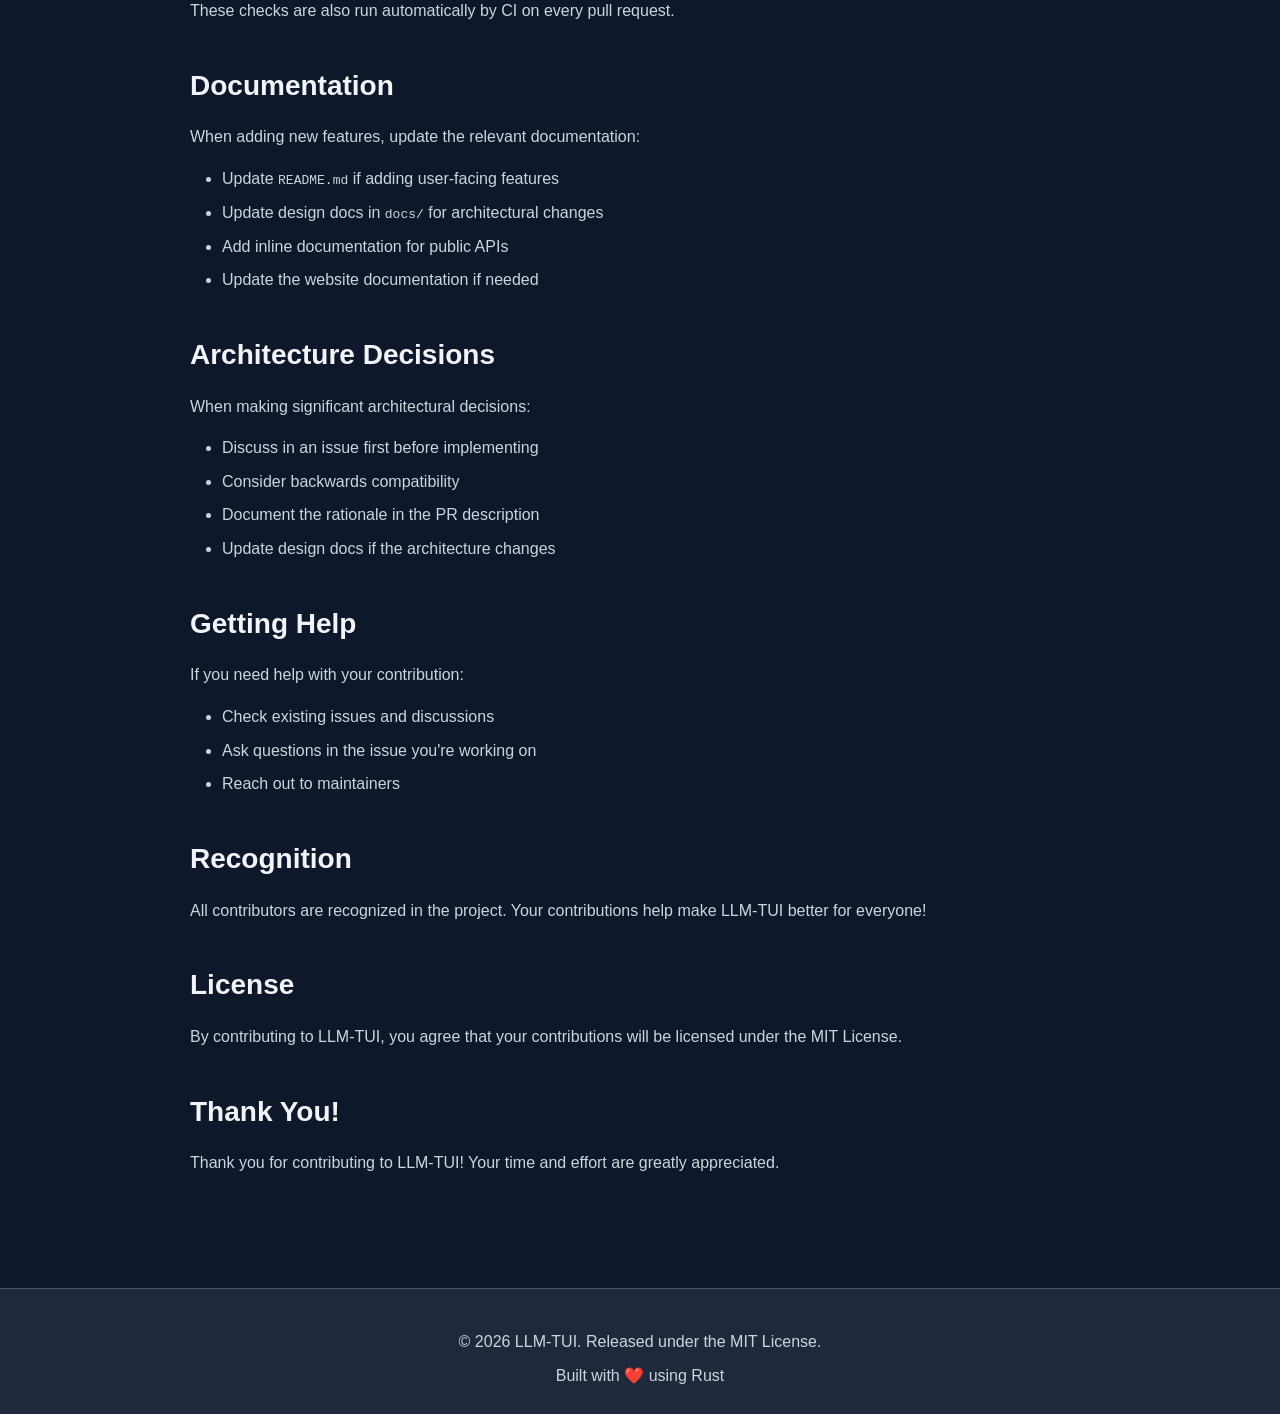
==== commit d13ff6e8: "Fix mobile menu and architecture diagram - Remove crab emoji logo from header - Change mobile menu f" ====
--- a/website/contributing.html
+++ b/website/contributing.html
@@ -24,7 +24,6 @@
                 <li><a href="https://github.com/klt-mm/llm-tui" target="_blank">GitHub</a></li>
             </ul>
         </nav>
-        <div class="nav-overlay"></div>
     </header>
 
     <main>
@@ -248,18 +247,10 @@
         // Mobile menu toggle
         const menuToggle = document.querySelector('.menu-toggle');
         const navUl = document.querySelector('nav ul');
-        const navOverlay = document.querySelector('.nav-overlay');
 
         menuToggle.addEventListener('click', () => {
             menuToggle.classList.toggle('active');
             navUl.classList.toggle('active');
-            navOverlay.classList.toggle('active');
-        });
-
-        navOverlay.addEventListener('click', () => {
-            menuToggle.classList.remove('active');
-            navUl.classList.remove('active');
-            navOverlay.classList.remove('active');
         });
 
         // Close menu when clicking a link
@@ -267,8 +258,15 @@
             link.addEventListener('click', () => {
                 menuToggle.classList.remove('active');
                 navUl.classList.remove('active');
-                navOverlay.classList.remove('active');
             });
+        });
+
+        // Close menu when clicking outside
+        document.addEventListener('click', (e) => {
+            if (!e.target.closest('nav')) {
+                menuToggle.classList.remove('active');
+                navUl.classList.remove('active');
+            }
         });
     </script>
 </body>
--- a/website/assets/css/style.css
+++ b/website/assets/css/style.css
@@ -63,11 +63,6 @@
     gap: 0.5rem;
 }
 
-.logo::before {
-    content: "🦀";
-    font-size: 1.5rem;
-}
-
 /* Mobile menu toggle */
 .menu-toggle {
     display: none;
@@ -474,24 +469,26 @@
     }
 
     nav ul {
-        position: fixed;
-        top: 0;
-        right: -100%;
-        width: 70%;
-        max-width: 300px;
-        height: 100vh;
+        position: absolute;
+        top: 100%;
+        left: 0;
+        right: 0;
         background-color: var(--bg-secondary);
         flex-direction: column;
         justify-content: flex-start;
-        padding: 5rem 2rem 2rem;
-        gap: 1rem;
-        transition: right 0.3s ease;
-        box-shadow: -5px 0 15px rgba(0, 0, 0, 0.3);
+        padding: 1rem 2rem;
+        gap: 0.5rem;
+        box-shadow: var(--shadow-lg);
+        border-top: 2px solid var(--primary-color);
+        max-height: 0;
+        overflow: hidden;
+        transition: max-height 0.3s ease, padding 0.3s ease;
         z-index: 999;
     }
 
     nav ul.active {
-        right: 0;
+        max-height: 500px;
+        padding: 1rem 2rem;
     }
 
     nav ul li {
@@ -501,7 +498,7 @@
     nav a {
         display: block;
         width: 100%;
-        padding: 1rem;
+        padding: 0.75rem 1rem;
         text-align: left;
     }
 
@@ -545,22 +542,6 @@
     .shortcuts-table td {
         padding: 0.5rem;
     }
-}
-
-/* Overlay for mobile menu */
-.nav-overlay {
-    display: none;
-    position: fixed;
-    top: 0;
-    left: 0;
-    width: 100%;
-    height: 100%;
-    background-color: rgba(0, 0, 0, 0.5);
-    z-index: 998;
-}
-
-.nav-overlay.active {
-    display: block;
 }
 
 /* Print Styles */
